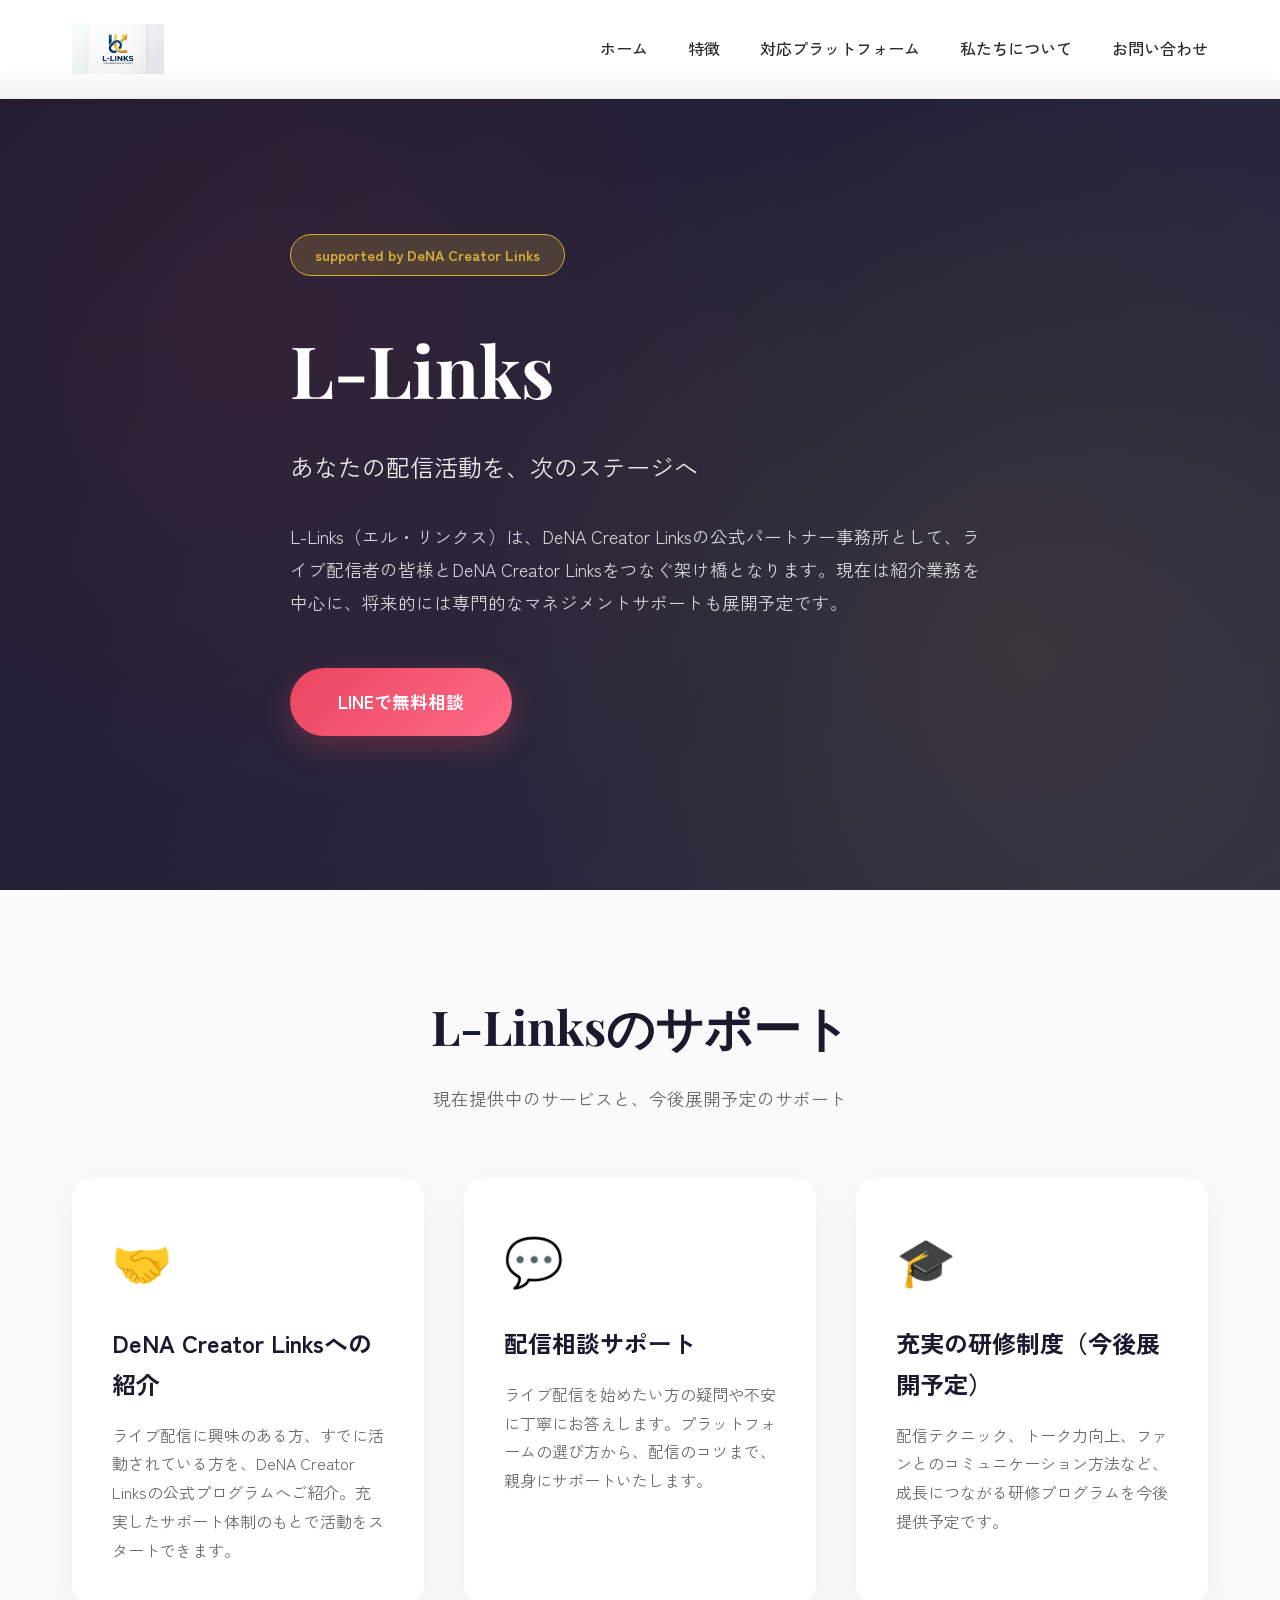
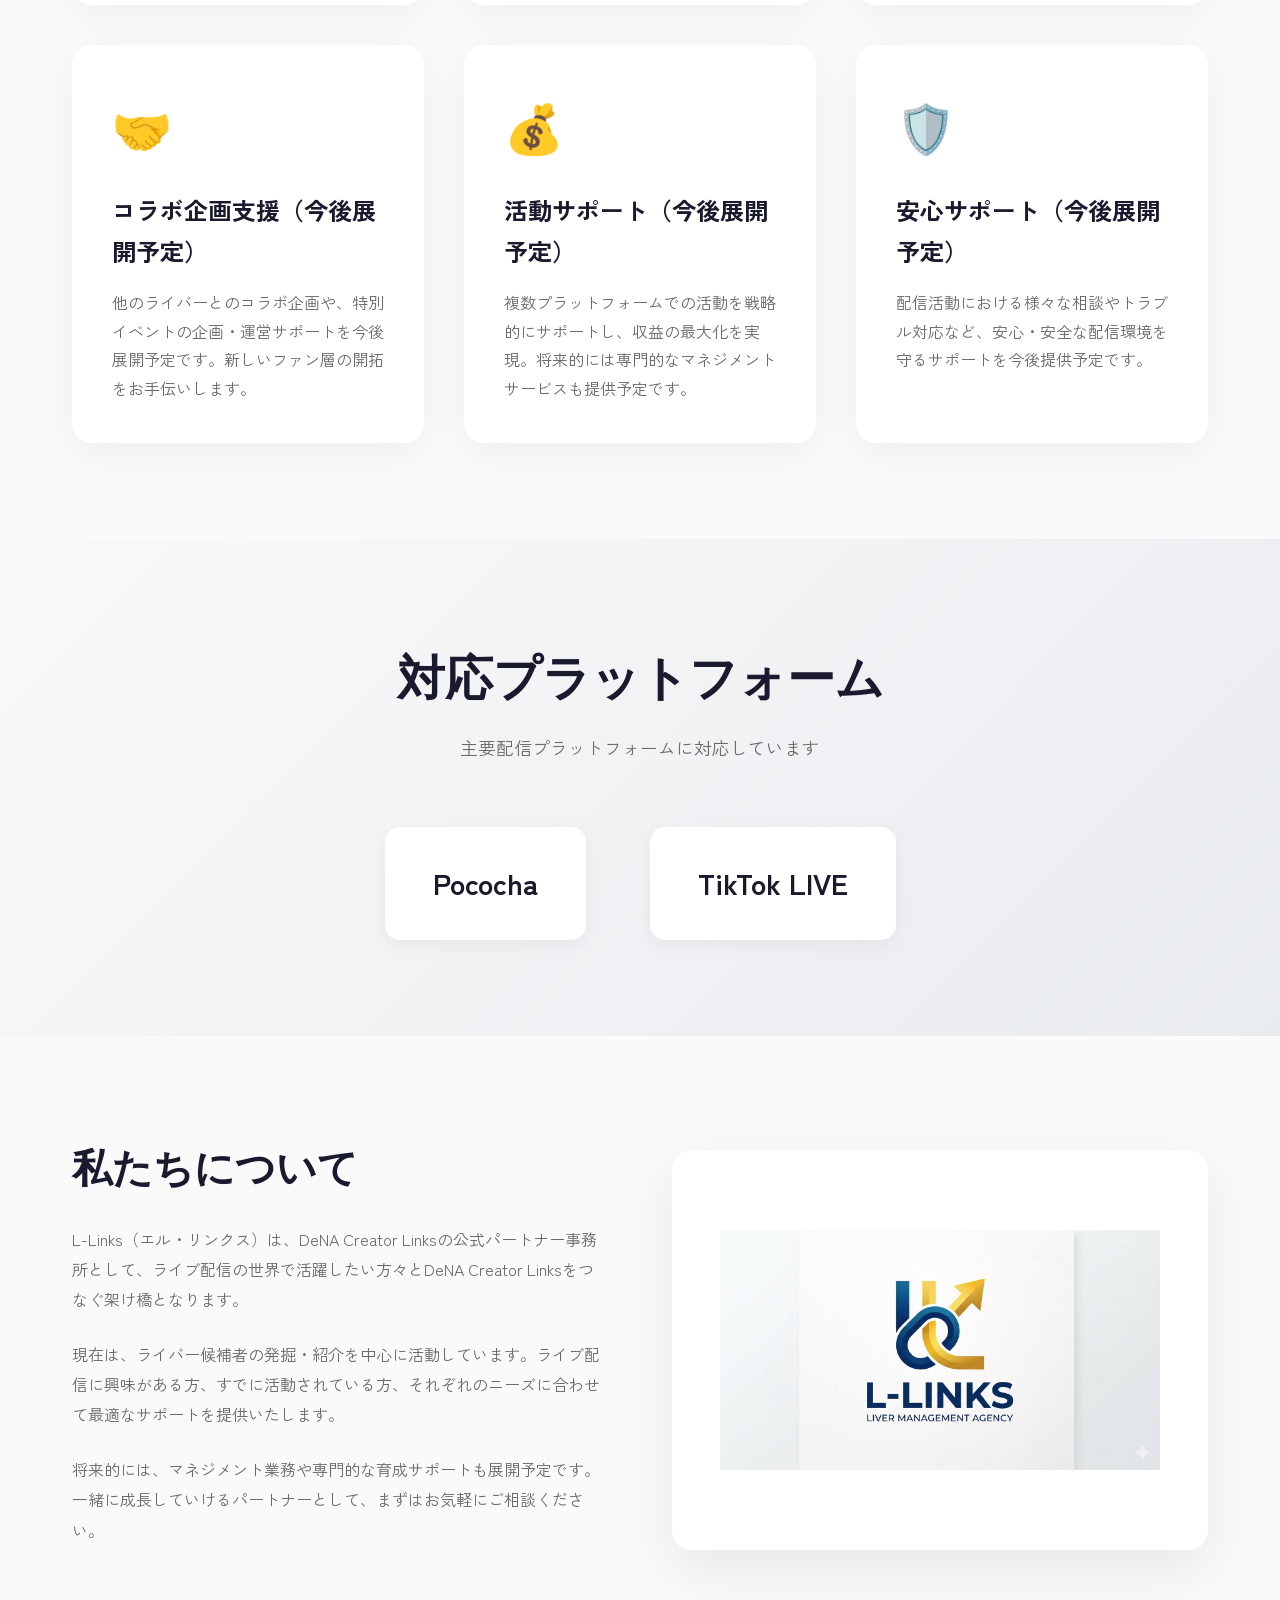
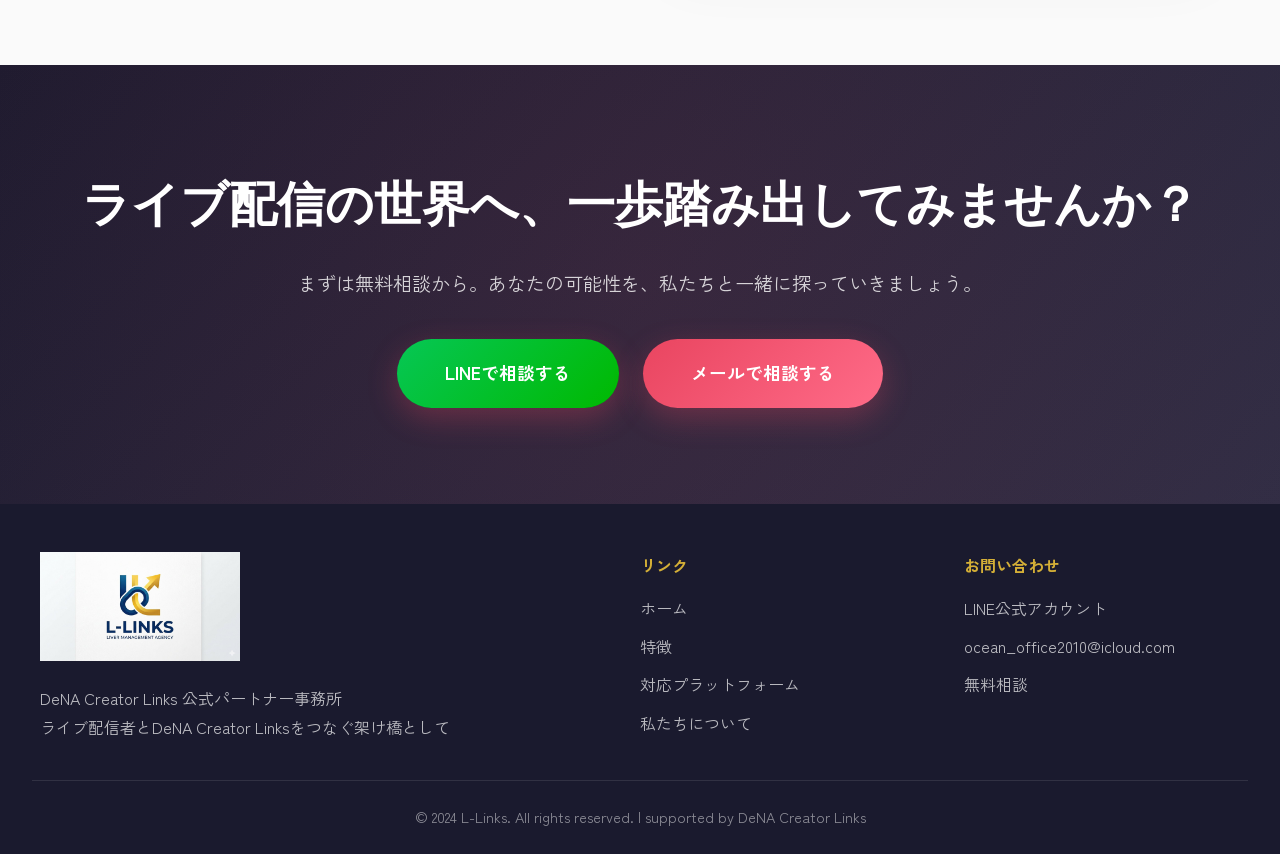
==== index.html @ 6696cb09 "Rename l-links-website-standalone.html to index.html" ====
<!DOCTYPE html>
<html lang="ja">
<head>
    <meta charset="UTF-8">
    <meta name="viewport" content="width=device-width, initial-scale=1.0">
    <title>L-Links（エル・リンクス）| ライバー事務所</title>
    <link href="https://fonts.googleapis.com/css2?family=Zen+Kaku+Gothic+New:wght@400;500;700;900&family=Playfair+Display:wght@600;700&display=swap" rel="stylesheet">
    <style>
        :root {
            --primary: #1a1a2e;
            --accent: #e94560;
            --accent-light: #ff6b88;
            --gold: #d4af37;
            --bg: #fafafa;
            --text: #2a2a2a;
            --text-light: #6a6a6a;
            --card-bg: #ffffff;
        }

        * {
            margin: 0;
            padding: 0;
            box-sizing: border-box;
        }

        body {
            font-family: 'Zen Kaku Gothic New', sans-serif;
            background: var(--bg);
            color: var(--text);
            line-height: 1.7;
            overflow-x: hidden;
        }

        /* Header */
        header {
            position: fixed;
            top: 0;
            width: 100%;
            background: rgba(255, 255, 255, 0.95);
            backdrop-filter: blur(10px);
            z-index: 1000;
            border-bottom: 1px solid rgba(0, 0, 0, 0.05);
            animation: slideDown 0.8s ease-out;
        }

        @keyframes slideDown {
            from { transform: translateY(-100%); }
            to { transform: translateY(0); }
        }

        nav {
            max-width: 1200px;
            margin: 0 auto;
            display: flex;
            justify-content: space-between;
            align-items: center;
            padding: 1.5rem 2rem;
        }

        .logo {
            display: flex;
            align-items: center;
            gap: 0;
        }

        .logo img {
            height: 50px;
            width: auto;
        }

        .logo-text {
            font-family: 'Playfair Display', serif;
            font-size: 1.8rem;
            font-weight: 700;
            color: var(--primary);
            letter-spacing: 0.05em;
            position: relative;
            display: none; /* Hide text when logo image is present */
        }

        .logo::after {
            display: none; /* Remove underline when using logo image */
        }

        .nav-links {
            display: flex;
            gap: 2.5rem;
            list-style: none;
        }

        .nav-links a {
            text-decoration: none;
            color: var(--text);
            font-weight: 500;
            transition: color 0.3s;
            position: relative;
        }

        .nav-links a::after {
            content: '';
            position: absolute;
            bottom: -5px;
            left: 0;
            width: 0;
            height: 2px;
            background: var(--accent);
            transition: width 0.3s;
        }

        .nav-links a:hover {
            color: var(--accent);
        }

        .nav-links a:hover::after {
            width: 100%;
        }

        /* Hero Section */
        .hero {
            margin-top: 80px;
            min-height: 90vh;
            display: flex;
            align-items: center;
            background: linear-gradient(135deg, #1a1a2e 0%, #2d2d44 100%);
            position: relative;
            overflow: hidden;
        }

        .hero::before {
            content: '';
            position: absolute;
            top: 0;
            left: 0;
            right: 0;
            bottom: 0;
            background: 
                radial-gradient(circle at 20% 30%, rgba(233, 69, 96, 0.1) 0%, transparent 50%),
                radial-gradient(circle at 80% 70%, rgba(212, 175, 55, 0.1) 0%, transparent 50%);
            animation: pulse 8s ease-in-out infinite;
        }

        @keyframes pulse {
            0%, 100% { opacity: 0.5; }
            50% { opacity: 0.8; }
        }

        .hero-content {
            max-width: 1200px;
            margin: 0 auto;
            padding: 4rem 2rem;
            position: relative;
            z-index: 1;
        }

        .hero h1 {
            font-family: 'Playfair Display', serif;
            font-size: 4.5rem;
            color: white;
            margin-bottom: 1rem;
            animation: fadeInUp 1s ease-out 0.2s both;
        }

        .hero .subtitle {
            font-size: 1.5rem;
            color: rgba(255, 255, 255, 0.9);
            margin-bottom: 2rem;
            animation: fadeInUp 1s ease-out 0.4s both;
        }

        .hero .description {
            font-size: 1.1rem;
            color: rgba(255, 255, 255, 0.8);
            max-width: 700px;
            line-height: 1.9;
            margin-bottom: 3rem;
            animation: fadeInUp 1s ease-out 0.6s both;
        }

        @keyframes fadeInUp {
            from {
                opacity: 0;
                transform: translateY(30px);
            }
            to {
                opacity: 1;
                transform: translateY(0);
            }
        }

        .cta-button {
            display: inline-block;
            padding: 1.2rem 3rem;
            background: linear-gradient(135deg, var(--accent), var(--accent-light));
            color: white;
            text-decoration: none;
            border-radius: 50px;
            font-weight: 700;
            font-size: 1.1rem;
            transition: all 0.3s;
            box-shadow: 0 10px 30px rgba(233, 69, 96, 0.3);
            animation: fadeInUp 1s ease-out 0.8s both;
        }

        .cta-button:hover {
            transform: translateY(-3px);
            box-shadow: 0 15px 40px rgba(233, 69, 96, 0.4);
        }

        /* Badge */
        .badge {
            display: inline-block;
            padding: 0.5rem 1.5rem;
            background: rgba(212, 175, 55, 0.2);
            border: 1px solid var(--gold);
            border-radius: 30px;
            color: var(--gold);
            font-size: 0.9rem;
            font-weight: 600;
            margin-bottom: 2rem;
            animation: fadeInUp 1s ease-out both;
        }

        /* Features Section */
        .features {
            padding: 6rem 2rem;
            max-width: 1200px;
            margin: 0 auto;
        }

        .section-title {
            font-family: 'Playfair Display', serif;
            font-size: 3rem;
            text-align: center;
            margin-bottom: 1rem;
            color: var(--primary);
        }

        .section-subtitle {
            text-align: center;
            color: var(--text-light);
            margin-bottom: 4rem;
            font-size: 1.1rem;
        }

        .feature-grid {
            display: grid;
            grid-template-columns: repeat(auto-fit, minmax(300px, 1fr));
            gap: 2.5rem;
        }

        .feature-card {
            background: var(--card-bg);
            padding: 2.5rem;
            border-radius: 20px;
            box-shadow: 0 10px 40px rgba(0, 0, 0, 0.05);
            transition: all 0.4s;
            position: relative;
            overflow: hidden;
        }

        .feature-card::before {
            content: '';
            position: absolute;
            top: 0;
            left: 0;
            width: 100%;
            height: 4px;
            background: linear-gradient(90deg, var(--accent), var(--gold));
            transform: scaleX(0);
            transition: transform 0.4s;
        }

        .feature-card:hover {
            transform: translateY(-10px);
            box-shadow: 0 20px 60px rgba(0, 0, 0, 0.1);
        }

        .feature-card:hover::before {
            transform: scaleX(1);
        }

        .feature-icon {
            font-size: 3rem;
            margin-bottom: 1.5rem;
            display: block;
        }

        .feature-card h3 {
            font-size: 1.5rem;
            margin-bottom: 1rem;
            color: var(--primary);
        }

        .feature-card p {
            color: var(--text-light);
            line-height: 1.8;
        }

        /* Platforms Section */
        .platforms {
            padding: 6rem 2rem;
            background: linear-gradient(135deg, #f8f9fa 0%, #e9ecef 100%);
        }

        .platforms-container {
            max-width: 1200px;
            margin: 0 auto;
        }

        .platform-logos {
            display: flex;
            justify-content: center;
            align-items: center;
            gap: 4rem;
            flex-wrap: wrap;
            margin-top: 3rem;
        }

        .platform-item {
            background: white;
            padding: 2rem 3rem;
            border-radius: 15px;
            box-shadow: 0 5px 20px rgba(0, 0, 0, 0.05);
            transition: all 0.3s;
        }

        .platform-item:hover {
            transform: translateY(-5px);
            box-shadow: 0 10px 30px rgba(0, 0, 0, 0.1);
        }

        .platform-item h4 {
            font-size: 1.8rem;
            color: var(--primary);
            font-weight: 700;
        }

        /* About Section */
        .about {
            padding: 6rem 2rem;
            max-width: 1200px;
            margin: 0 auto;
        }

        .about-content {
            display: grid;
            grid-template-columns: 1fr 1fr;
            gap: 4rem;
            align-items: center;
        }

        .about-text h2 {
            font-family: 'Playfair Display', serif;
            font-size: 2.5rem;
            margin-bottom: 1.5rem;
            color: var(--primary);
        }

        .about-text p {
            color: var(--text-light);
            margin-bottom: 1.5rem;
            line-height: 1.9;
        }

        .about-image {
            background: white;
            border-radius: 20px;
            height: 400px;
            display: flex;
            align-items: center;
            justify-content: center;
            box-shadow: 0 20px 60px rgba(0, 0, 0, 0.08);
            padding: 3rem;
        }

        .about-image img {
            max-width: 100%;
            max-height: 100%;
            object-fit: contain;
        }

        /* CTA Section */
        .cta-section {
            padding: 6rem 2rem;
            background: linear-gradient(135deg, #1a1a2e 0%, #2d2d44 100%);
            text-align: center;
            position: relative;
            overflow: hidden;
        }

        .cta-section::before {
            content: '';
            position: absolute;
            top: -50%;
            left: -50%;
            width: 200%;
            height: 200%;
            background: radial-gradient(circle, rgba(233, 69, 96, 0.1) 0%, transparent 70%);
            animation: rotate 20s linear infinite;
        }

        @keyframes rotate {
            from { transform: rotate(0deg); }
            to { transform: rotate(360deg); }
        }

        .cta-section h2 {
            font-family: 'Playfair Display', serif;
            font-size: 3rem;
            color: white;
            margin-bottom: 1.5rem;
            position: relative;
            z-index: 1;
        }

        .cta-section p {
            color: rgba(255, 255, 255, 0.8);
            font-size: 1.2rem;
            margin-bottom: 2.5rem;
            position: relative;
            z-index: 1;
        }

        /* Footer */
        footer {
            background: var(--primary);
            color: white;
            padding: 3rem 2rem 1.5rem;
        }

        .footer-content {
            max-width: 1200px;
            margin: 0 auto;
            display: grid;
            grid-template-columns: 2fr 1fr 1fr;
            gap: 3rem;
            margin-bottom: 2rem;
        }

        .footer-brand h3 {
            font-family: 'Playfair Display', serif;
            font-size: 1.8rem;
            margin-bottom: 1rem;
            display: none; /* Hide text when logo is present */
        }

        .footer-brand .footer-logo {
            width: 200px;
            margin-bottom: 1rem;
        }

        .footer-brand p {
            color: rgba(255, 255, 255, 0.7);
            line-height: 1.8;
        }

        .footer-links h4 {
            margin-bottom: 1rem;
            color: var(--gold);
        }

        .footer-links ul {
            list-style: none;
        }

        .footer-links li {
            margin-bottom: 0.7rem;
        }

        .footer-links a {
            color: rgba(255, 255, 255, 0.7);
            text-decoration: none;
            transition: color 0.3s;
        }

        .footer-links a:hover {
            color: white;
        }

        .footer-bottom {
            border-top: 1px solid rgba(255, 255, 255, 0.1);
            padding-top: 1.5rem;
            text-align: center;
            color: rgba(255, 255, 255, 0.5);
            font-size: 0.9rem;
        }

        /* Responsive */
        @media (max-width: 768px) {
            .nav-links {
                display: none;
            }

            .hero h1 {
                font-size: 2.5rem;
            }

            .hero .subtitle {
                font-size: 1.2rem;
            }

            .section-title {
                font-size: 2rem;
            }

            .about-content {
                grid-template-columns: 1fr;
            }

            .footer-content {
                grid-template-columns: 1fr;
            }

            .platform-logos {
                gap: 2rem;
            }
        }

        /* Scroll animations */
        .fade-in {
            opacity: 0;
            transform: translateY(30px);
            transition: all 0.8s ease-out;
        }

        .fade-in.visible {
            opacity: 1;
            transform: translateY(0);
        }
    </style>
</head>
<body>
    <header>
        <nav>
            <div class="logo">
                <img src="[data-uri]" alt="L-Links">
            </div>
            <ul class="nav-links">
                <li><a href="#home">ホーム</a></li>
                <li><a href="#features">特徴</a></li>
                <li><a href="#platforms">対応プラットフォーム</a></li>
                <li><a href="#about">私たちについて</a></li>
                <li><a href="#contact">お問い合わせ</a></li>
            </ul>
        </nav>
    </header>

    <section class="hero" id="home">
        <div class="hero-content">
            <div class="badge">supported by DeNA Creator Links</div>
            <h1>L-Links</h1>
            <p class="subtitle">あなたの配信活動を、次のステージへ</p>
            <p class="description">
                L-Links（エル・リンクス）は、DeNA Creator Linksの公式パートナー事務所として、ライブ配信者の皆様とDeNA Creator Linksをつなぐ架け橋となります。現在は紹介業務を中心に、将来的には専門的なマネジメントサポートも展開予定です。
            </p>
            <a href="https://lin.ee/7DaCdb2" class="cta-button">LINEで無料相談</a>
        </div>
    </section>

    <section class="features" id="features">
        <h2 class="section-title fade-in">L-Linksのサポート</h2>
        <p class="section-subtitle fade-in">現在提供中のサービスと、今後展開予定のサポート</p>
        <div class="feature-grid">
            <div class="feature-card fade-in">
                <span class="feature-icon">🤝</span>
                <h3>DeNA Creator Linksへの紹介</h3>
                <p>ライブ配信に興味のある方、すでに活動されている方を、DeNA Creator Linksの公式プログラムへご紹介。充実したサポート体制のもとで活動をスタートできます。</p>
            </div>
            <div class="feature-card fade-in">
                <span class="feature-icon">💬</span>
                <h3>配信相談サポート</h3>
                <p>ライブ配信を始めたい方の疑問や不安に丁寧にお答えします。プラットフォームの選び方から、配信のコツまで、親身にサポートいたします。</p>
            </div>
            <div class="feature-card fade-in">
                <span class="feature-icon">🎓</span>
                <h3>充実の研修制度（今後展開予定）</h3>
                <p>配信テクニック、トーク力向上、ファンとのコミュニケーション方法など、成長につながる研修プログラムを今後提供予定です。</p>
            </div>
            <div class="feature-card fade-in">
                <span class="feature-icon">🤝</span>
                <h3>コラボ企画支援（今後展開予定）</h3>
                <p>他のライバーとのコラボ企画や、特別イベントの企画・運営サポートを今後展開予定です。新しいファン層の開拓をお手伝いします。</p>
            </div>
            <div class="feature-card fade-in">
                <span class="feature-icon">💰</span>
                <h3>活動サポート（今後展開予定）</h3>
                <p>複数プラットフォームでの活動を戦略的にサポートし、収益の最大化を実現。将来的には専門的なマネジメントサービスも提供予定です。</p>
            </div>
            <div class="feature-card fade-in">
                <span class="feature-icon">🛡️</span>
                <h3>安心サポート（今後展開予定）</h3>
                <p>配信活動における様々な相談やトラブル対応など、安心・安全な配信環境を守るサポートを今後提供予定です。</p>
            </div>
        </div>
    </section>

    <section class="platforms" id="platforms">
        <div class="platforms-container">
            <h2 class="section-title fade-in">対応プラットフォーム</h2>
            <p class="section-subtitle fade-in">主要配信プラットフォームに対応しています</p>
            <div class="platform-logos">
                <div class="platform-item fade-in">
                    <h4>Pococha</h4>
                </div>
                <div class="platform-item fade-in">
                    <h4>TikTok LIVE</h4>
                </div>
            </div>
        </div>
    </section>

    <section class="about" id="about">
        <div class="about-content">
            <div class="about-text fade-in">
                <h2>私たちについて</h2>
                <p>
                    L-Links（エル・リンクス）は、DeNA Creator Linksの公式パートナー事務所として、ライブ配信の世界で活躍したい方々とDeNA Creator Linksをつなぐ架け橋となります。
                </p>
                <p>
                    現在は、ライバー候補者の発掘・紹介を中心に活動しています。ライブ配信に興味がある方、すでに活動されている方、それぞれのニーズに合わせて最適なサポートを提供いたします。
                </p>
                <p>
                    将来的には、マネジメント業務や専門的な育成サポートも展開予定です。一緒に成長していけるパートナーとして、まずはお気軽にご相談ください。
                </p>
            </div>
            <div class="about-image fade-in">
                <img src="[data-uri]" alt="L-Links Logo">
            </div>
        </div>
    </section>

    <section class="cta-section" id="contact">
        <h2>ライブ配信の世界へ、一歩踏み出してみませんか？</h2>
        <p>まずは無料相談から。あなたの可能性を、私たちと一緒に探っていきましょう。</p>
        <div style="display: flex; gap: 1.5rem; justify-content: center; flex-wrap: wrap; margin-top: 2rem;">
            <a href="https://lin.ee/7DaCdb2" class="cta-button" style="background: linear-gradient(135deg, #06C755, #00B900);">LINEで相談する</a>
            <a href="mailto:ocean_office2010@icloud.com" class="cta-button">メールで相談する</a>
        </div>
    </section>

    <footer>
        <div class="footer-content">
            <div class="footer-brand">
                <img src="[data-uri]" alt="L-Links" class="footer-logo">
                <p>
                    DeNA Creator Links 公式パートナー事務所<br>
                    ライブ配信者とDeNA Creator Linksをつなぐ架け橋として
                </p>
            </div>
            <div class="footer-links">
                <h4>リンク</h4>
                <ul>
                    <li><a href="#home">ホーム</a></li>
                    <li><a href="#features">特徴</a></li>
                    <li><a href="#platforms">対応プラットフォーム</a></li>
                    <li><a href="#about">私たちについて</a></li>
                </ul>
            </div>
            <div class="footer-links">
                <h4>お問い合わせ</h4>
                <ul>
                    <li><a href="https://lin.ee/7DaCdb2">LINE公式アカウント</a></li>
                    <li><a href="mailto:ocean_office2010@icloud.com">ocean_office2010@icloud.com</a></li>
                    <li><a href="#contact">無料相談</a></li>
                </ul>
            </div>
        </div>
        <div class="footer-bottom">
            <p>&copy; 2024 L-Links. All rights reserved. | supported by DeNA Creator Links</p>
        </div>
    </footer>

    <script>
        // Scroll animation
        const observerOptions = {
            threshold: 0.1,
            rootMargin: '0px 0px -50px 0px'
        };

        const observer = new IntersectionObserver((entries) => {
            entries.forEach(entry => {
                if (entry.isIntersecting) {
                    entry.target.classList.add('visible');
                }
            });
        }, observerOptions);

        document.querySelectorAll('.fade-in').forEach(el => observer.observe(el));

        // Smooth scrolling
        document.querySelectorAll('a[href^="#"]').forEach(anchor => {
            anchor.addEventListener('click', function (e) {
                e.preventDefault();
                const target = document.querySelector(this.getAttribute('href'));
                if (target) {
                    target.scrollIntoView({
                        behavior: 'smooth',
                        block: 'start'
                    });
                }
            });
        });
    </script>
</body>
</html>
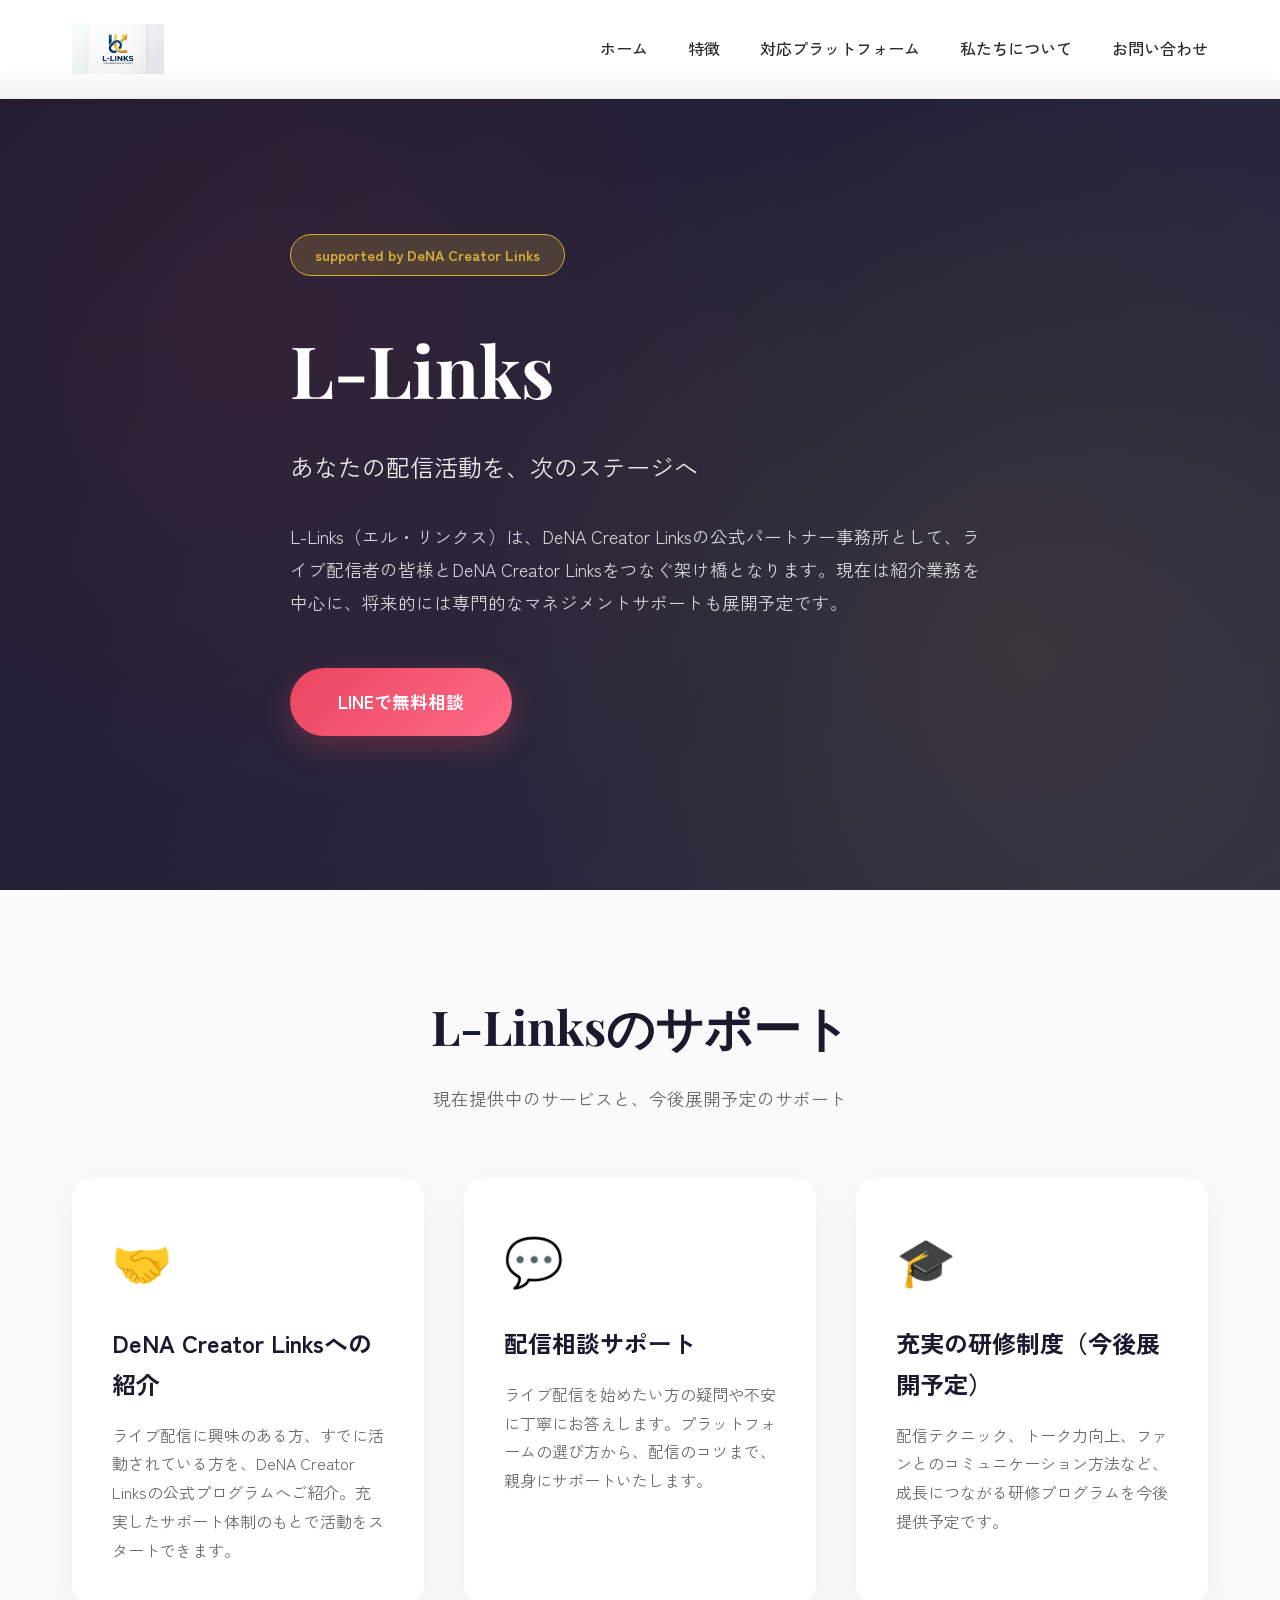
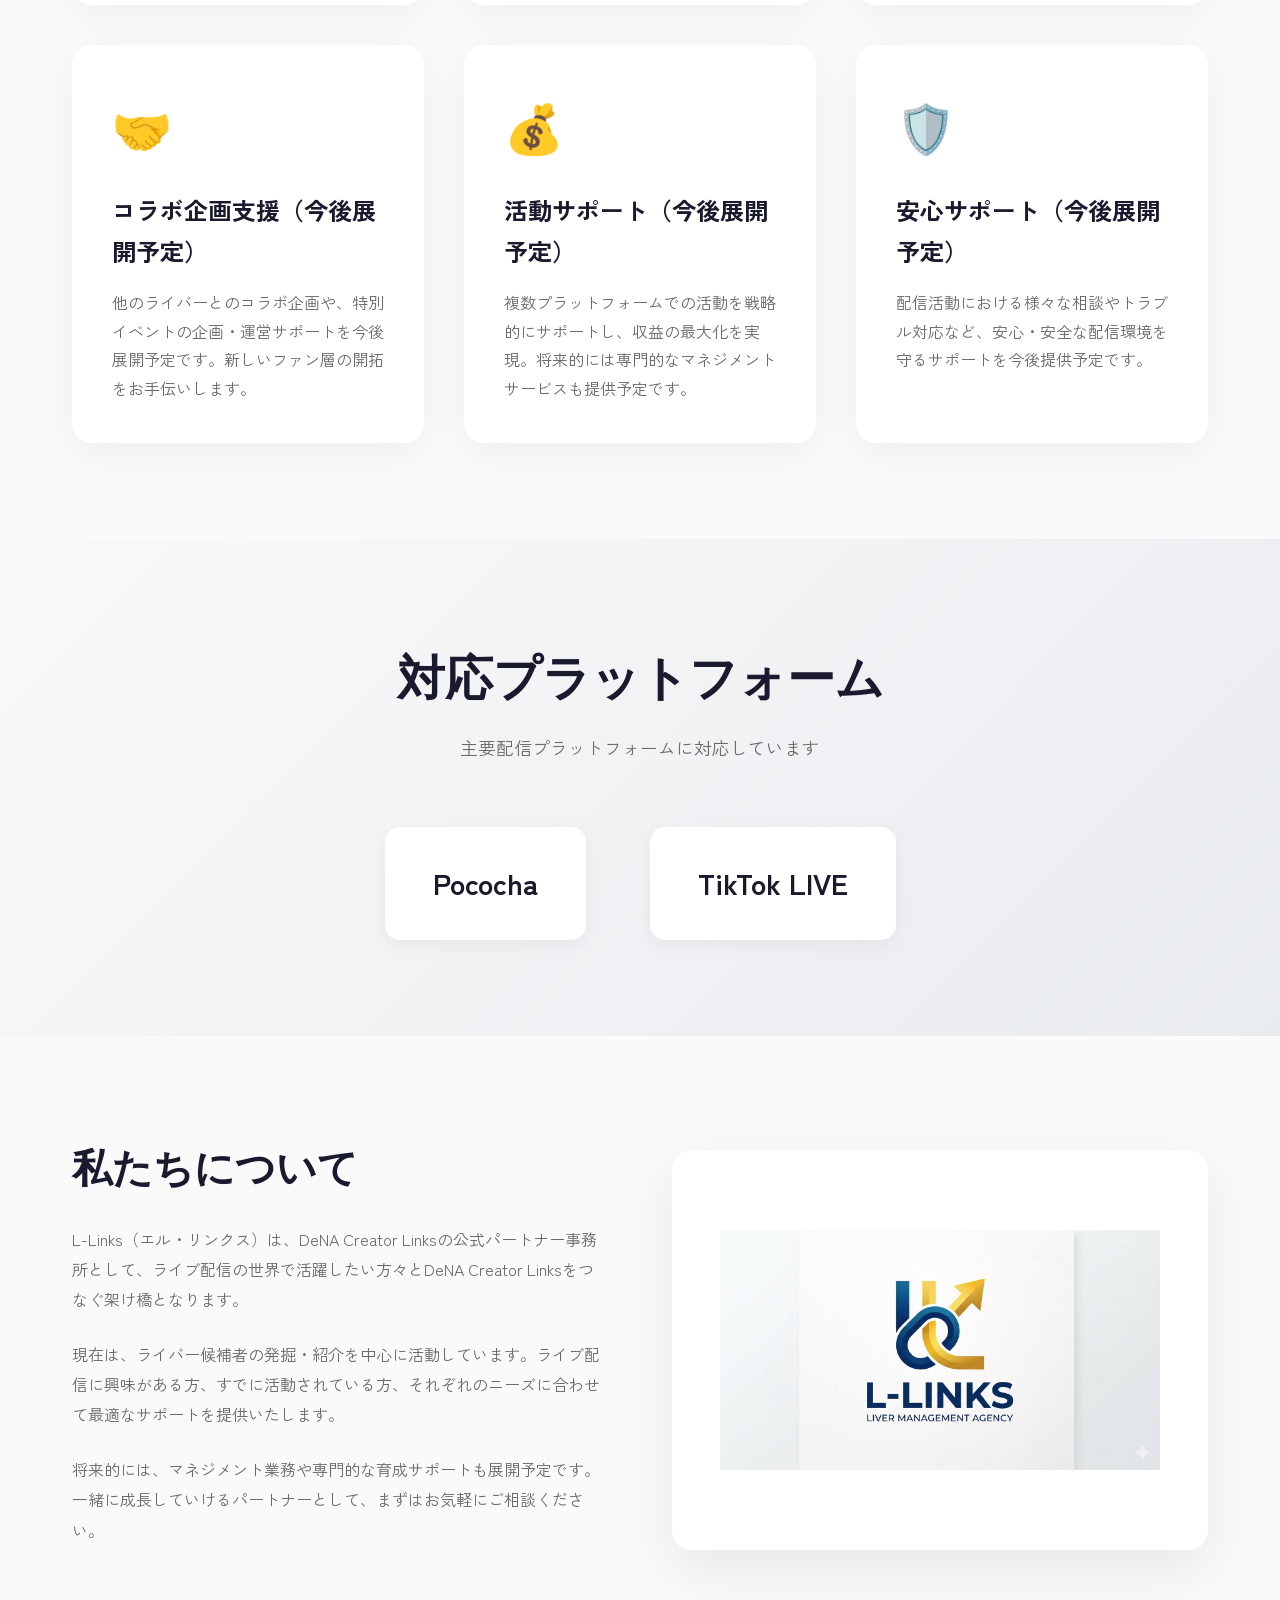
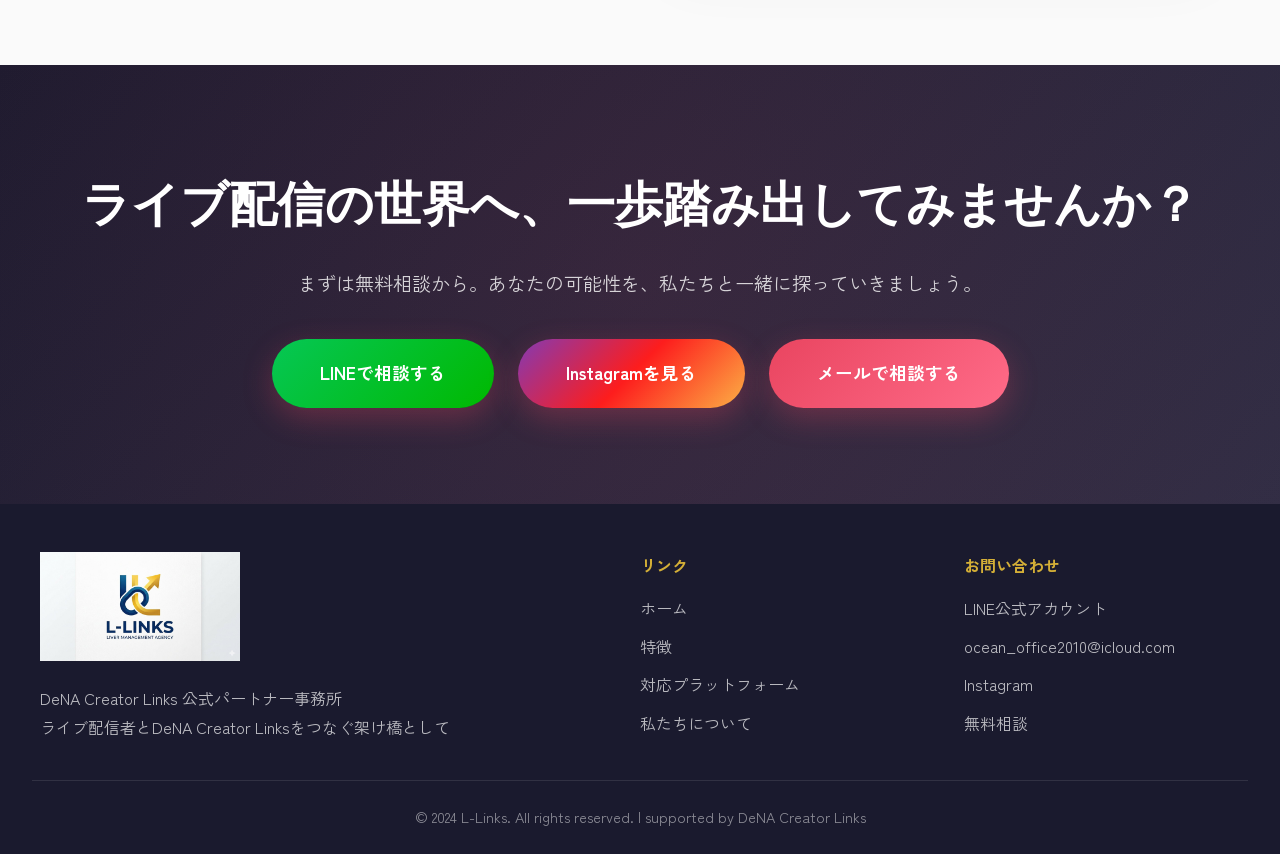
==== commit 97cc893c: "Update index.html" ====
--- a/index.html
+++ b/index.html
@@ -634,6 +634,7 @@
         <p>まずは無料相談から。あなたの可能性を、私たちと一緒に探っていきましょう。</p>
         <div style="display: flex; gap: 1.5rem; justify-content: center; flex-wrap: wrap; margin-top: 2rem;">
             <a href="https://lin.ee/7DaCdb2" class="cta-button" style="background: linear-gradient(135deg, #06C755, #00B900);">LINEで相談する</a>
+            <a href="https://www.instagram.com/l.links2026?igsh=MWd5ZmExdzI5eXkzcw%3D%3D&utm_source=qr" target="_blank" rel="noopener noreferrer" class="cta-button" style="background: linear-gradient(135deg, #833ab4, #fd1d1d, #fcb045);">Instagramを見る</a>
             <a href="mailto:ocean_office2010@icloud.com" class="cta-button">メールで相談する</a>
         </div>
     </section>
@@ -661,6 +662,7 @@
                 <ul>
                     <li><a href="https://lin.ee/7DaCdb2">LINE公式アカウント</a></li>
                     <li><a href="mailto:ocean_office2010@icloud.com">ocean_office2010@icloud.com</a></li>
+                    <li><a href="https://www.instagram.com/l.links2026?igsh=MWd5ZmExdzI5eXkzcw%3D%3D&utm_source=qr" target="_blank" rel="noopener noreferrer">Instagram</a></li>
                     <li><a href="#contact">無料相談</a></li>
                 </ul>
             </div>
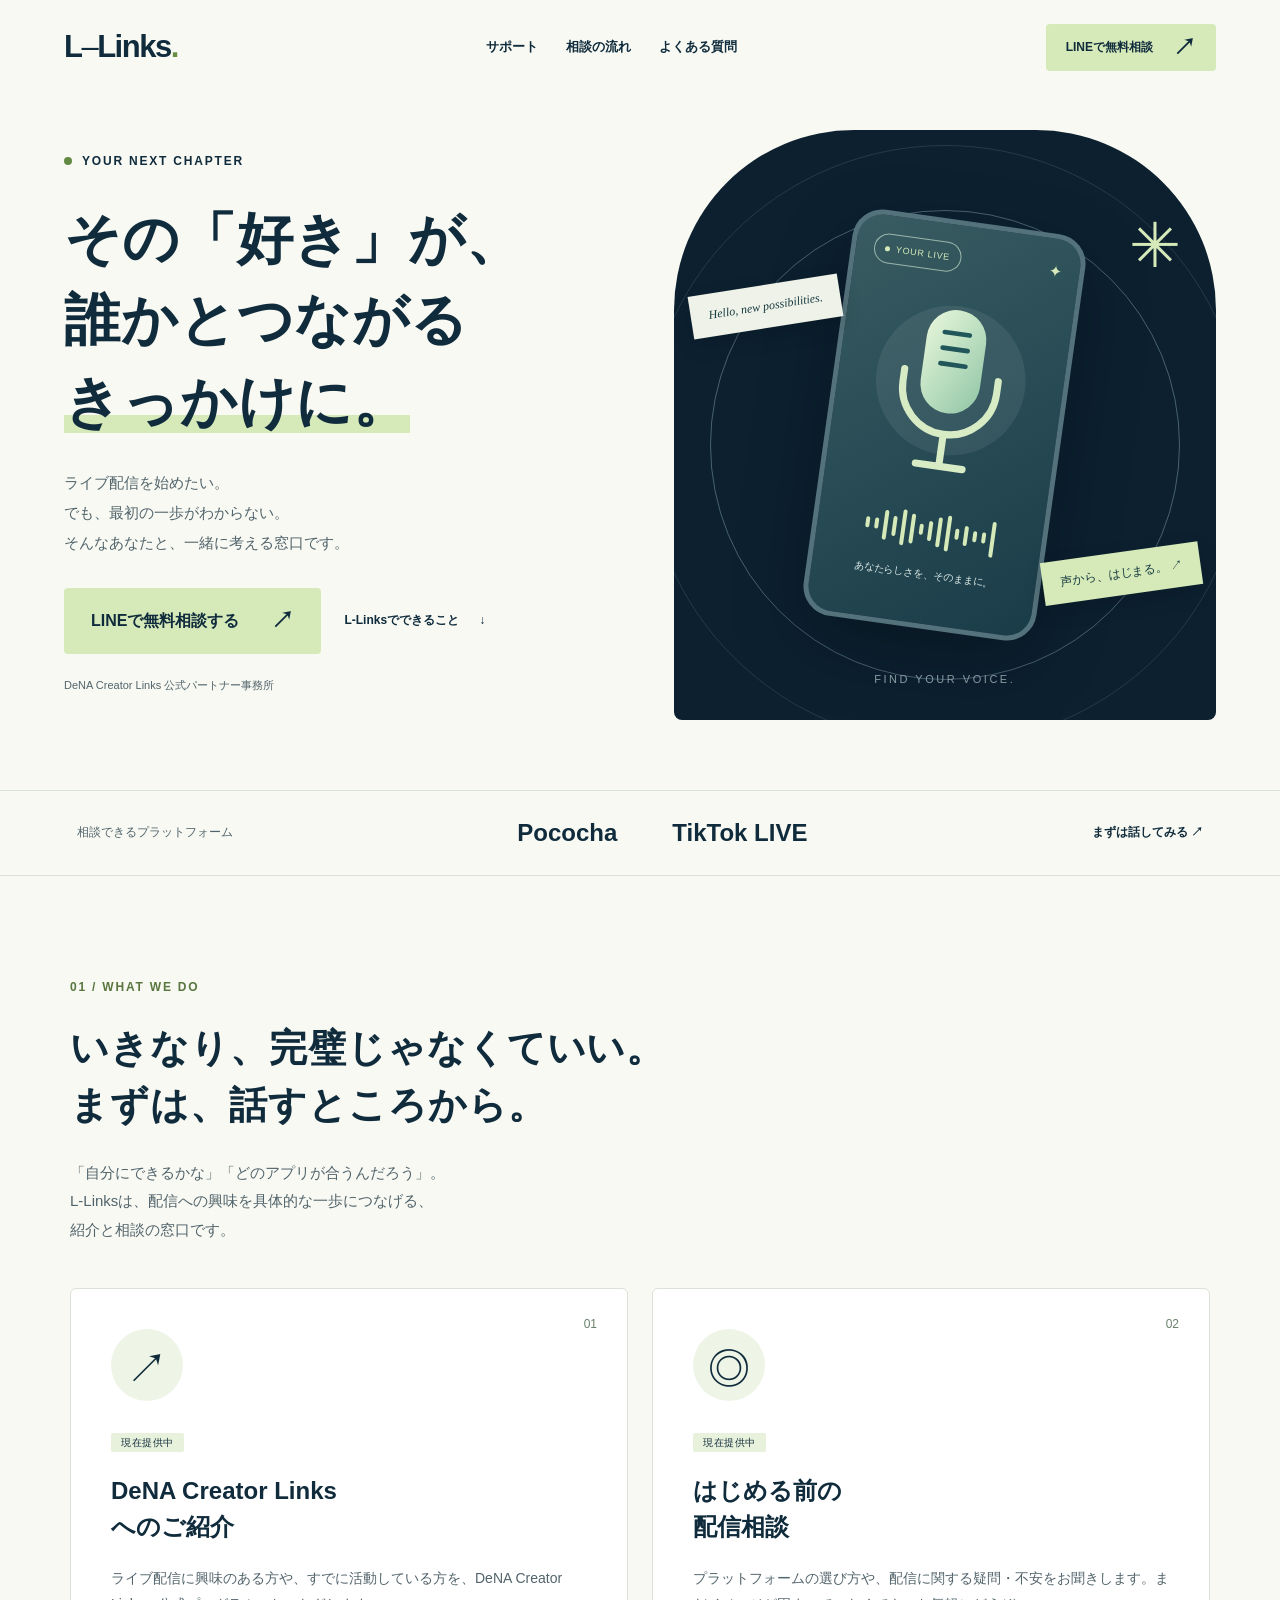
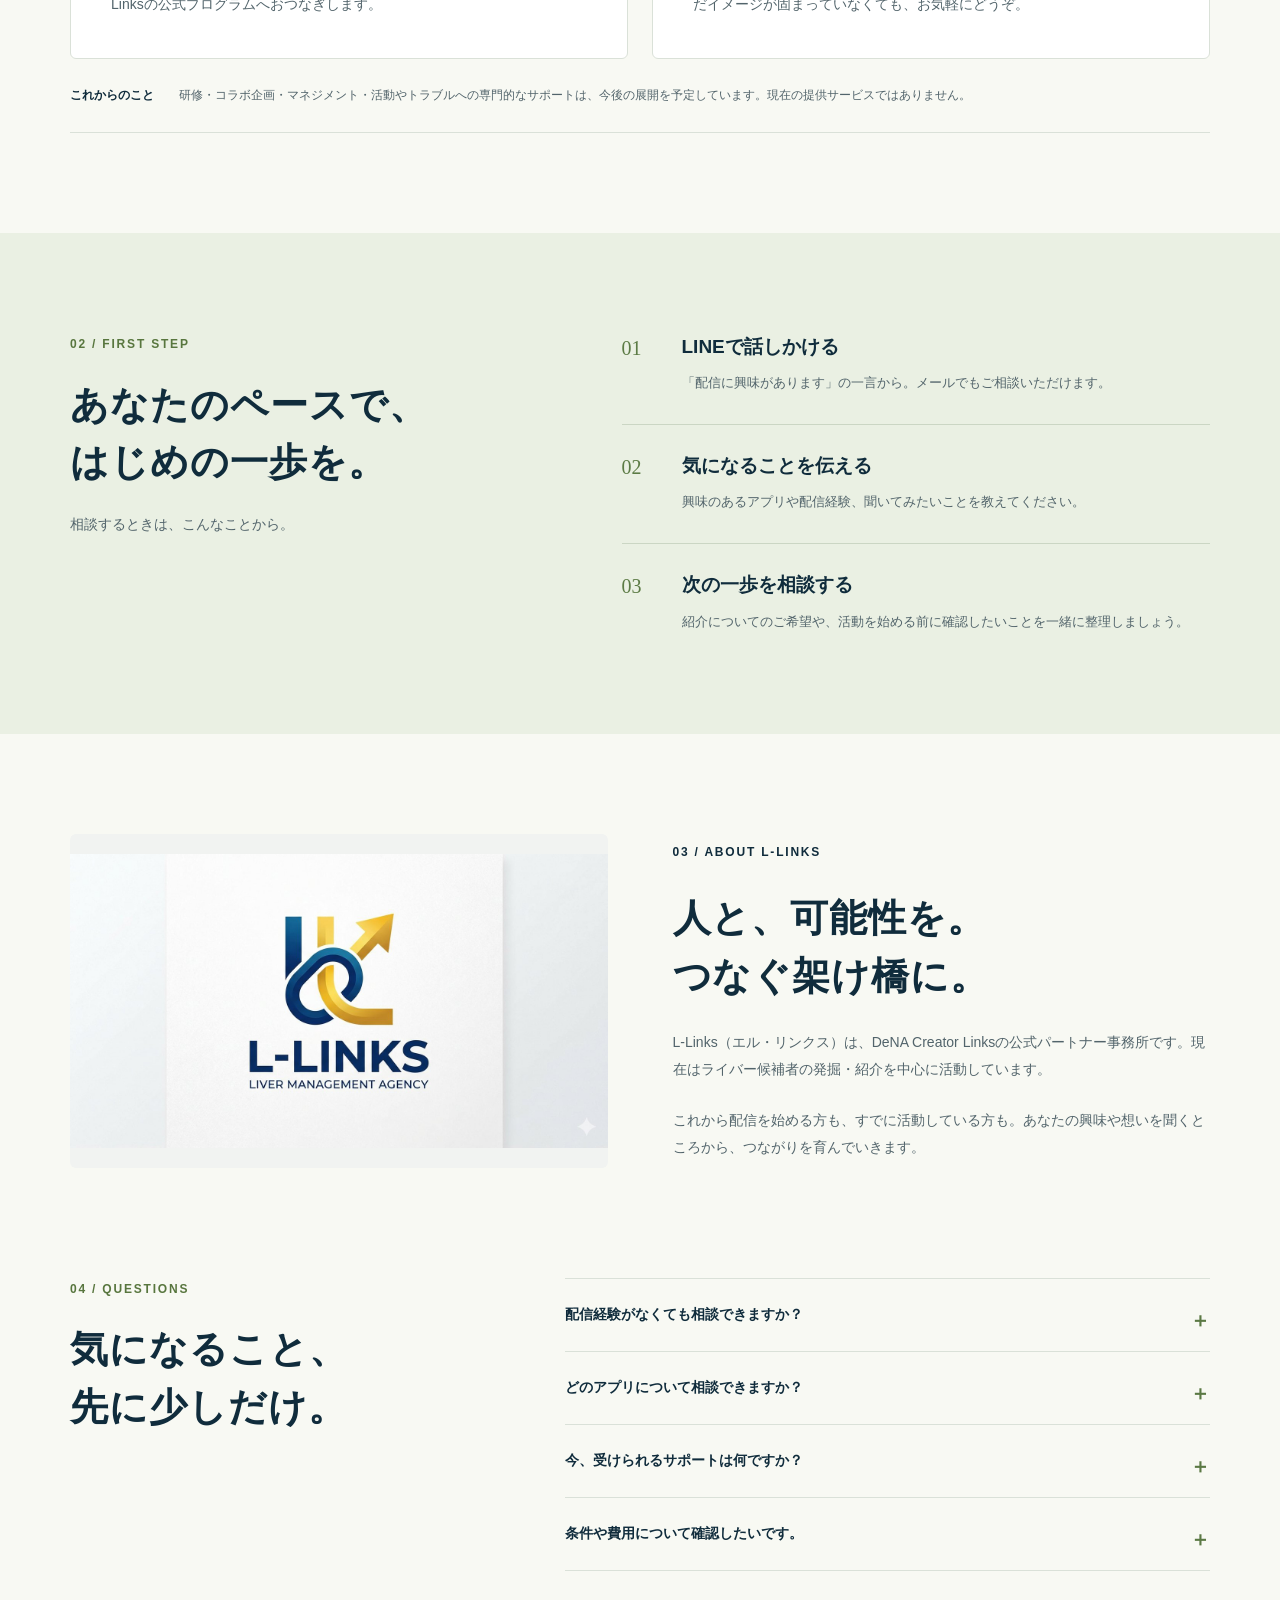
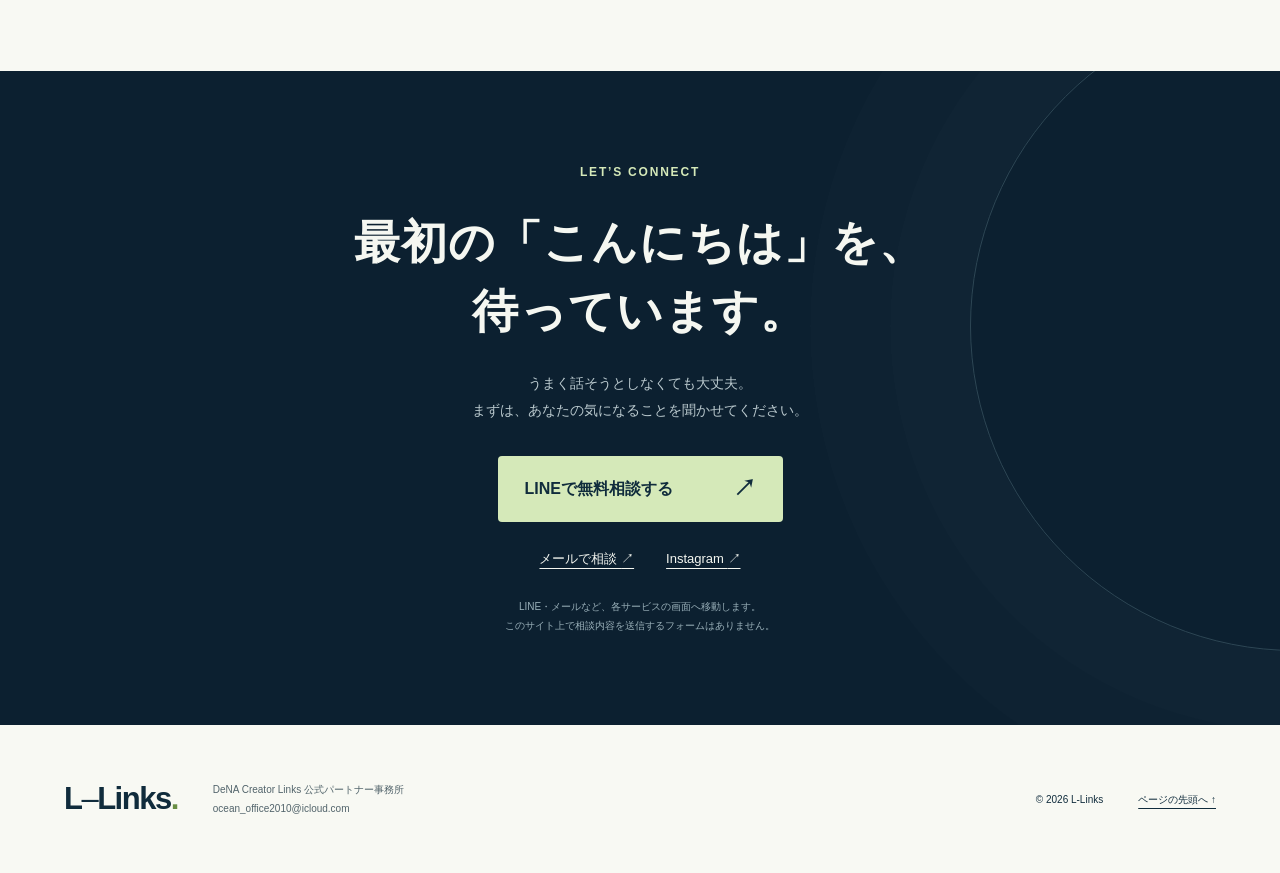
==== commit 9cf60017: "Refresh L-Links with accessible responsive design and clear consultation journey" ====
--- a/index.html
+++ b/index.html
@@ -1,707 +1,27 @@
-<!DOCTYPE html>
+<!doctype html>
 <html lang="ja">
 <head>
-    <meta charset="UTF-8">
-    <meta name="viewport" content="width=device-width, initial-scale=1.0">
-    <title>L-Links（エル・リンクス）| ライバー事務所</title>
-    <link href="https://fonts.googleapis.com/css2?family=Zen+Kaku+Gothic+New:wght@400;500;700;900&family=Playfair+Display:wght@600;700&display=swap" rel="stylesheet">
-    <style>
-        :root {
-            --primary: #1a1a2e;
-            --accent: #e94560;
-            --accent-light: #ff6b88;
-            --gold: #d4af37;
-            --bg: #fafafa;
-            --text: #2a2a2a;
-            --text-light: #6a6a6a;
-            --card-bg: #ffffff;
-        }
-
-        * {
-            margin: 0;
-            padding: 0;
-            box-sizing: border-box;
-        }
-
-        body {
-            font-family: 'Zen Kaku Gothic New', sans-serif;
-            background: var(--bg);
-            color: var(--text);
-            line-height: 1.7;
-            overflow-x: hidden;
-        }
-
-        /* Header */
-        header {
-            position: fixed;
-            top: 0;
-            width: 100%;
-            background: rgba(255, 255, 255, 0.95);
-            backdrop-filter: blur(10px);
-            z-index: 1000;
-            border-bottom: 1px solid rgba(0, 0, 0, 0.05);
-            animation: slideDown 0.8s ease-out;
-        }
-
-        @keyframes slideDown {
-            from { transform: translateY(-100%); }
-            to { transform: translateY(0); }
-        }
-
-        nav {
-            max-width: 1200px;
-            margin: 0 auto;
-            display: flex;
-            justify-content: space-between;
-            align-items: center;
-            padding: 1.5rem 2rem;
-        }
-
-        .logo {
-            display: flex;
-            align-items: center;
-            gap: 0;
-        }
-
-        .logo img {
-            height: 50px;
-            width: auto;
-        }
-
-        .logo-text {
-            font-family: 'Playfair Display', serif;
-            font-size: 1.8rem;
-            font-weight: 700;
-            color: var(--primary);
-            letter-spacing: 0.05em;
-            position: relative;
-            display: none; /* Hide text when logo image is present */
-        }
-
-        .logo::after {
-            display: none; /* Remove underline when using logo image */
-        }
-
-        .nav-links {
-            display: flex;
-            gap: 2.5rem;
-            list-style: none;
-        }
-
-        .nav-links a {
-            text-decoration: none;
-            color: var(--text);
-            font-weight: 500;
-            transition: color 0.3s;
-            position: relative;
-        }
-
-        .nav-links a::after {
-            content: '';
-            position: absolute;
-            bottom: -5px;
-            left: 0;
-            width: 0;
-            height: 2px;
-            background: var(--accent);
-            transition: width 0.3s;
-        }
-
-        .nav-links a:hover {
-            color: var(--accent);
-        }
-
-        .nav-links a:hover::after {
-            width: 100%;
-        }
-
-        /* Hero Section */
-        .hero {
-            margin-top: 80px;
-            min-height: 90vh;
-            display: flex;
-            align-items: center;
-            background: linear-gradient(135deg, #1a1a2e 0%, #2d2d44 100%);
-            position: relative;
-            overflow: hidden;
-        }
-
-        .hero::before {
-            content: '';
-            position: absolute;
-            top: 0;
-            left: 0;
-            right: 0;
-            bottom: 0;
-            background: 
-                radial-gradient(circle at 20% 30%, rgba(233, 69, 96, 0.1) 0%, transparent 50%),
-                radial-gradient(circle at 80% 70%, rgba(212, 175, 55, 0.1) 0%, transparent 50%);
-            animation: pulse 8s ease-in-out infinite;
-        }
-
-        @keyframes pulse {
-            0%, 100% { opacity: 0.5; }
-            50% { opacity: 0.8; }
-        }
-
-        .hero-content {
-            max-width: 1200px;
-            margin: 0 auto;
-            padding: 4rem 2rem;
-            position: relative;
-            z-index: 1;
-        }
-
-        .hero h1 {
-            font-family: 'Playfair Display', serif;
-            font-size: 4.5rem;
-            color: white;
-            margin-bottom: 1rem;
-            animation: fadeInUp 1s ease-out 0.2s both;
-        }
-
-        .hero .subtitle {
-            font-size: 1.5rem;
-            color: rgba(255, 255, 255, 0.9);
-            margin-bottom: 2rem;
-            animation: fadeInUp 1s ease-out 0.4s both;
-        }
-
-        .hero .description {
-            font-size: 1.1rem;
-            color: rgba(255, 255, 255, 0.8);
-            max-width: 700px;
-            line-height: 1.9;
-            margin-bottom: 3rem;
-            animation: fadeInUp 1s ease-out 0.6s both;
-        }
-
-        @keyframes fadeInUp {
-            from {
-                opacity: 0;
-                transform: translateY(30px);
-            }
-            to {
-                opacity: 1;
-                transform: translateY(0);
-            }
-        }
-
-        .cta-button {
-            display: inline-block;
-            padding: 1.2rem 3rem;
-            background: linear-gradient(135deg, var(--accent), var(--accent-light));
-            color: white;
-            text-decoration: none;
-            border-radius: 50px;
-            font-weight: 700;
-            font-size: 1.1rem;
-            transition: all 0.3s;
-            box-shadow: 0 10px 30px rgba(233, 69, 96, 0.3);
-            animation: fadeInUp 1s ease-out 0.8s both;
-        }
-
-        .cta-button:hover {
-            transform: translateY(-3px);
-            box-shadow: 0 15px 40px rgba(233, 69, 96, 0.4);
-        }
-
-        /* Badge */
-        .badge {
-            display: inline-block;
-            padding: 0.5rem 1.5rem;
-            background: rgba(212, 175, 55, 0.2);
-            border: 1px solid var(--gold);
-            border-radius: 30px;
-            color: var(--gold);
-            font-size: 0.9rem;
-            font-weight: 600;
-            margin-bottom: 2rem;
-            animation: fadeInUp 1s ease-out both;
-        }
-
-        /* Features Section */
-        .features {
-            padding: 6rem 2rem;
-            max-width: 1200px;
-            margin: 0 auto;
-        }
-
-        .section-title {
-            font-family: 'Playfair Display', serif;
-            font-size: 3rem;
-            text-align: center;
-            margin-bottom: 1rem;
-            color: var(--primary);
-        }
-
-        .section-subtitle {
-            text-align: center;
-            color: var(--text-light);
-            margin-bottom: 4rem;
-            font-size: 1.1rem;
-        }
-
-        .feature-grid {
-            display: grid;
-            grid-template-columns: repeat(auto-fit, minmax(300px, 1fr));
-            gap: 2.5rem;
-        }
-
-        .feature-card {
-            background: var(--card-bg);
-            padding: 2.5rem;
-            border-radius: 20px;
-            box-shadow: 0 10px 40px rgba(0, 0, 0, 0.05);
-            transition: all 0.4s;
-            position: relative;
-            overflow: hidden;
-        }
-
-        .feature-card::before {
-            content: '';
-            position: absolute;
-            top: 0;
-            left: 0;
-            width: 100%;
-            height: 4px;
-            background: linear-gradient(90deg, var(--accent), var(--gold));
-            transform: scaleX(0);
-            transition: transform 0.4s;
-        }
-
-        .feature-card:hover {
-            transform: translateY(-10px);
-            box-shadow: 0 20px 60px rgba(0, 0, 0, 0.1);
-        }
-
-        .feature-card:hover::before {
-            transform: scaleX(1);
-        }
-
-        .feature-icon {
-            font-size: 3rem;
-            margin-bottom: 1.5rem;
-            display: block;
-        }
-
-        .feature-card h3 {
-            font-size: 1.5rem;
-            margin-bottom: 1rem;
-            color: var(--primary);
-        }
-
-        .feature-card p {
-            color: var(--text-light);
-            line-height: 1.8;
-        }
-
-        /* Platforms Section */
-        .platforms {
-            padding: 6rem 2rem;
-            background: linear-gradient(135deg, #f8f9fa 0%, #e9ecef 100%);
-        }
-
-        .platforms-container {
-            max-width: 1200px;
-            margin: 0 auto;
-        }
-
-        .platform-logos {
-            display: flex;
-            justify-content: center;
-            align-items: center;
-            gap: 4rem;
-            flex-wrap: wrap;
-            margin-top: 3rem;
-        }
-
-        .platform-item {
-            background: white;
-            padding: 2rem 3rem;
-            border-radius: 15px;
-            box-shadow: 0 5px 20px rgba(0, 0, 0, 0.05);
-            transition: all 0.3s;
-        }
-
-        .platform-item:hover {
-            transform: translateY(-5px);
-            box-shadow: 0 10px 30px rgba(0, 0, 0, 0.1);
-        }
-
-        .platform-item h4 {
-            font-size: 1.8rem;
-            color: var(--primary);
-            font-weight: 700;
-        }
-
-        /* About Section */
-        .about {
-            padding: 6rem 2rem;
-            max-width: 1200px;
-            margin: 0 auto;
-        }
-
-        .about-content {
-            display: grid;
-            grid-template-columns: 1fr 1fr;
-            gap: 4rem;
-            align-items: center;
-        }
-
-        .about-text h2 {
-            font-family: 'Playfair Display', serif;
-            font-size: 2.5rem;
-            margin-bottom: 1.5rem;
-            color: var(--primary);
-        }
-
-        .about-text p {
-            color: var(--text-light);
-            margin-bottom: 1.5rem;
-            line-height: 1.9;
-        }
-
-        .about-image {
-            background: white;
-            border-radius: 20px;
-            height: 400px;
-            display: flex;
-            align-items: center;
-            justify-content: center;
-            box-shadow: 0 20px 60px rgba(0, 0, 0, 0.08);
-            padding: 3rem;
-        }
-
-        .about-image img {
-            max-width: 100%;
-            max-height: 100%;
-            object-fit: contain;
-        }
-
-        /* CTA Section */
-        .cta-section {
-            padding: 6rem 2rem;
-            background: linear-gradient(135deg, #1a1a2e 0%, #2d2d44 100%);
-            text-align: center;
-            position: relative;
-            overflow: hidden;
-        }
-
-        .cta-section::before {
-            content: '';
-            position: absolute;
-            top: -50%;
-            left: -50%;
-            width: 200%;
-            height: 200%;
-            background: radial-gradient(circle, rgba(233, 69, 96, 0.1) 0%, transparent 70%);
-            animation: rotate 20s linear infinite;
-        }
-
-        @keyframes rotate {
-            from { transform: rotate(0deg); }
-            to { transform: rotate(360deg); }
-        }
-
-        .cta-section h2 {
-            font-family: 'Playfair Display', serif;
-            font-size: 3rem;
-            color: white;
-            margin-bottom: 1.5rem;
-            position: relative;
-            z-index: 1;
-        }
-
-        .cta-section p {
-            color: rgba(255, 255, 255, 0.8);
-            font-size: 1.2rem;
-            margin-bottom: 2.5rem;
-            position: relative;
-            z-index: 1;
-        }
-
-        /* Footer */
-        footer {
-            background: var(--primary);
-            color: white;
-            padding: 3rem 2rem 1.5rem;
-        }
-
-        .footer-content {
-            max-width: 1200px;
-            margin: 0 auto;
-            display: grid;
-            grid-template-columns: 2fr 1fr 1fr;
-            gap: 3rem;
-            margin-bottom: 2rem;
-        }
-
-        .footer-brand h3 {
-            font-family: 'Playfair Display', serif;
-            font-size: 1.8rem;
-            margin-bottom: 1rem;
-            display: none; /* Hide text when logo is present */
-        }
-
-        .footer-brand .footer-logo {
-            width: 200px;
-            margin-bottom: 1rem;
-        }
-
-        .footer-brand p {
-            color: rgba(255, 255, 255, 0.7);
-            line-height: 1.8;
-        }
-
-        .footer-links h4 {
-            margin-bottom: 1rem;
-            color: var(--gold);
-        }
-
-        .footer-links ul {
-            list-style: none;
-        }
-
-        .footer-links li {
-            margin-bottom: 0.7rem;
-        }
-
-        .footer-links a {
-            color: rgba(255, 255, 255, 0.7);
-            text-decoration: none;
-            transition: color 0.3s;
-        }
-
-        .footer-links a:hover {
-            color: white;
-        }
-
-        .footer-bottom {
-            border-top: 1px solid rgba(255, 255, 255, 0.1);
-            padding-top: 1.5rem;
-            text-align: center;
-            color: rgba(255, 255, 255, 0.5);
-            font-size: 0.9rem;
-        }
-
-        /* Responsive */
-        @media (max-width: 768px) {
-            .nav-links {
-                display: none;
-            }
-
-            .hero h1 {
-                font-size: 2.5rem;
-            }
-
-            .hero .subtitle {
-                font-size: 1.2rem;
-            }
-
-            .section-title {
-                font-size: 2rem;
-            }
-
-            .about-content {
-                grid-template-columns: 1fr;
-            }
-
-            .footer-content {
-                grid-template-columns: 1fr;
-            }
-
-            .platform-logos {
-                gap: 2rem;
-            }
-        }
-
-        /* Scroll animations */
-        .fade-in {
-            opacity: 0;
-            transform: translateY(30px);
-            transition: all 0.8s ease-out;
-        }
-
-        .fade-in.visible {
-            opacity: 1;
-            transform: translateY(0);
-        }
-    </style>
+<meta charset="utf-8"><meta name="viewport" content="width=device-width,initial-scale=1">
+<title>L-Links｜ライブ配信のはじめの一歩を、一緒に。</title>
+<meta name="description" content="L-Links（エル・リンクス）は、DeNA Creator Linksへの紹介と配信相談を行う窓口です。Pococha・TikTok LIVEに興味のある方へ。まずはLINEで無料相談。">
+<link rel="canonical" href="https://l-links-agency.com/">
+<meta property="og:type" content="website"><meta property="og:locale" content="ja_JP"><meta property="og:title" content="L-Links｜ライブ配信のはじめの一歩を、一緒に。"><meta property="og:description" content="配信を始めたい。その気持ちを、次の一歩へ。紹介と相談の窓口 L-Links。"><meta property="og:url" content="https://l-links-agency.com/"><meta property="og:image" content="https://l-links-agency.com/assets/logo.png">
+<meta name="theme-color" content="#0c2030"><meta name="site-version" content="llinks-20261023-refresh">
+<link rel="stylesheet" href="style.css">
+<script type="application/ld+json">{"@context":"https://schema.org","@type":"Organization","name":"L-Links","url":"https://l-links-agency.com/","logo":"https://l-links-agency.com/assets/logo.png","email":"ocean_office2010@icloud.com"}</script>
 </head>
 <body>
-    <header>
-        <nav>
-            <div class="logo">
-                <img src="[data-uri]" alt="L-Links">
-            </div>
-            <ul class="nav-links">
-                <li><a href="#home">ホーム</a></li>
-                <li><a href="#features">特徴</a></li>
-                <li><a href="#platforms">対応プラットフォーム</a></li>
-                <li><a href="#about">私たちについて</a></li>
-                <li><a href="#contact">お問い合わせ</a></li>
-            </ul>
-        </nav>
-    </header>
-
-    <section class="hero" id="home">
-        <div class="hero-content">
-            <div class="badge">supported by DeNA Creator Links</div>
-            <h1>L-Links</h1>
-            <p class="subtitle">あなたの配信活動を、次のステージへ</p>
-            <p class="description">
-                L-Links（エル・リンクス）は、DeNA Creator Linksの公式パートナー事務所として、ライブ配信者の皆様とDeNA Creator Linksをつなぐ架け橋となります。現在は紹介業務を中心に、将来的には専門的なマネジメントサポートも展開予定です。
-            </p>
-            <a href="https://lin.ee/7DaCdb2" class="cta-button">LINEで無料相談</a>
-        </div>
-    </section>
-
-    <section class="features" id="features">
-        <h2 class="section-title fade-in">L-Linksのサポート</h2>
-        <p class="section-subtitle fade-in">現在提供中のサービスと、今後展開予定のサポート</p>
-        <div class="feature-grid">
-            <div class="feature-card fade-in">
-                <span class="feature-icon">🤝</span>
-                <h3>DeNA Creator Linksへの紹介</h3>
-                <p>ライブ配信に興味のある方、すでに活動されている方を、DeNA Creator Linksの公式プログラムへご紹介。充実したサポート体制のもとで活動をスタートできます。</p>
-            </div>
-            <div class="feature-card fade-in">
-                <span class="feature-icon">💬</span>
-                <h3>配信相談サポート</h3>
-                <p>ライブ配信を始めたい方の疑問や不安に丁寧にお答えします。プラットフォームの選び方から、配信のコツまで、親身にサポートいたします。</p>
-            </div>
-            <div class="feature-card fade-in">
-                <span class="feature-icon">🎓</span>
-                <h3>充実の研修制度（今後展開予定）</h3>
-                <p>配信テクニック、トーク力向上、ファンとのコミュニケーション方法など、成長につながる研修プログラムを今後提供予定です。</p>
-            </div>
-            <div class="feature-card fade-in">
-                <span class="feature-icon">🤝</span>
-                <h3>コラボ企画支援（今後展開予定）</h3>
-                <p>他のライバーとのコラボ企画や、特別イベントの企画・運営サポートを今後展開予定です。新しいファン層の開拓をお手伝いします。</p>
-            </div>
-            <div class="feature-card fade-in">
-                <span class="feature-icon">💰</span>
-                <h3>活動サポート（今後展開予定）</h3>
-                <p>複数プラットフォームでの活動を戦略的にサポートし、収益の最大化を実現。将来的には専門的なマネジメントサービスも提供予定です。</p>
-            </div>
-            <div class="feature-card fade-in">
-                <span class="feature-icon">🛡️</span>
-                <h3>安心サポート（今後展開予定）</h3>
-                <p>配信活動における様々な相談やトラブル対応など、安心・安全な配信環境を守るサポートを今後提供予定です。</p>
-            </div>
-        </div>
-    </section>
-
-    <section class="platforms" id="platforms">
-        <div class="platforms-container">
-            <h2 class="section-title fade-in">対応プラットフォーム</h2>
-            <p class="section-subtitle fade-in">主要配信プラットフォームに対応しています</p>
-            <div class="platform-logos">
-                <div class="platform-item fade-in">
-                    <h4>Pococha</h4>
-                </div>
-                <div class="platform-item fade-in">
-                    <h4>TikTok LIVE</h4>
-                </div>
-            </div>
-        </div>
-    </section>
-
-    <section class="about" id="about">
-        <div class="about-content">
-            <div class="about-text fade-in">
-                <h2>私たちについて</h2>
-                <p>
-                    L-Links（エル・リンクス）は、DeNA Creator Linksの公式パートナー事務所として、ライブ配信の世界で活躍したい方々とDeNA Creator Linksをつなぐ架け橋となります。
-                </p>
-                <p>
-                    現在は、ライバー候補者の発掘・紹介を中心に活動しています。ライブ配信に興味がある方、すでに活動されている方、それぞれのニーズに合わせて最適なサポートを提供いたします。
-                </p>
-                <p>
-                    将来的には、マネジメント業務や専門的な育成サポートも展開予定です。一緒に成長していけるパートナーとして、まずはお気軽にご相談ください。
-                </p>
-            </div>
-            <div class="about-image fade-in">
-                <img src="[data-uri]" alt="L-Links Logo">
-            </div>
-        </div>
-    </section>
-
-    <section class="cta-section" id="contact">
-        <h2>ライブ配信の世界へ、一歩踏み出してみませんか？</h2>
-        <p>まずは無料相談から。あなたの可能性を、私たちと一緒に探っていきましょう。</p>
-        <div style="display: flex; gap: 1.5rem; justify-content: center; flex-wrap: wrap; margin-top: 2rem;">
-            <a href="https://lin.ee/7DaCdb2" class="cta-button" style="background: linear-gradient(135deg, #06C755, #00B900);">LINEで相談する</a>
-            <a href="https://www.instagram.com/l.links2026?igsh=MWd5ZmExdzI5eXkzcw%3D%3D&utm_source=qr" target="_blank" rel="noopener noreferrer" class="cta-button" style="background: linear-gradient(135deg, #833ab4, #fd1d1d, #fcb045);">Instagramを見る</a>
-            <a href="mailto:ocean_office2010@icloud.com" class="cta-button">メールで相談する</a>
-        </div>
-    </section>
-
-    <footer>
-        <div class="footer-content">
-            <div class="footer-brand">
-                <img src="[data-uri]